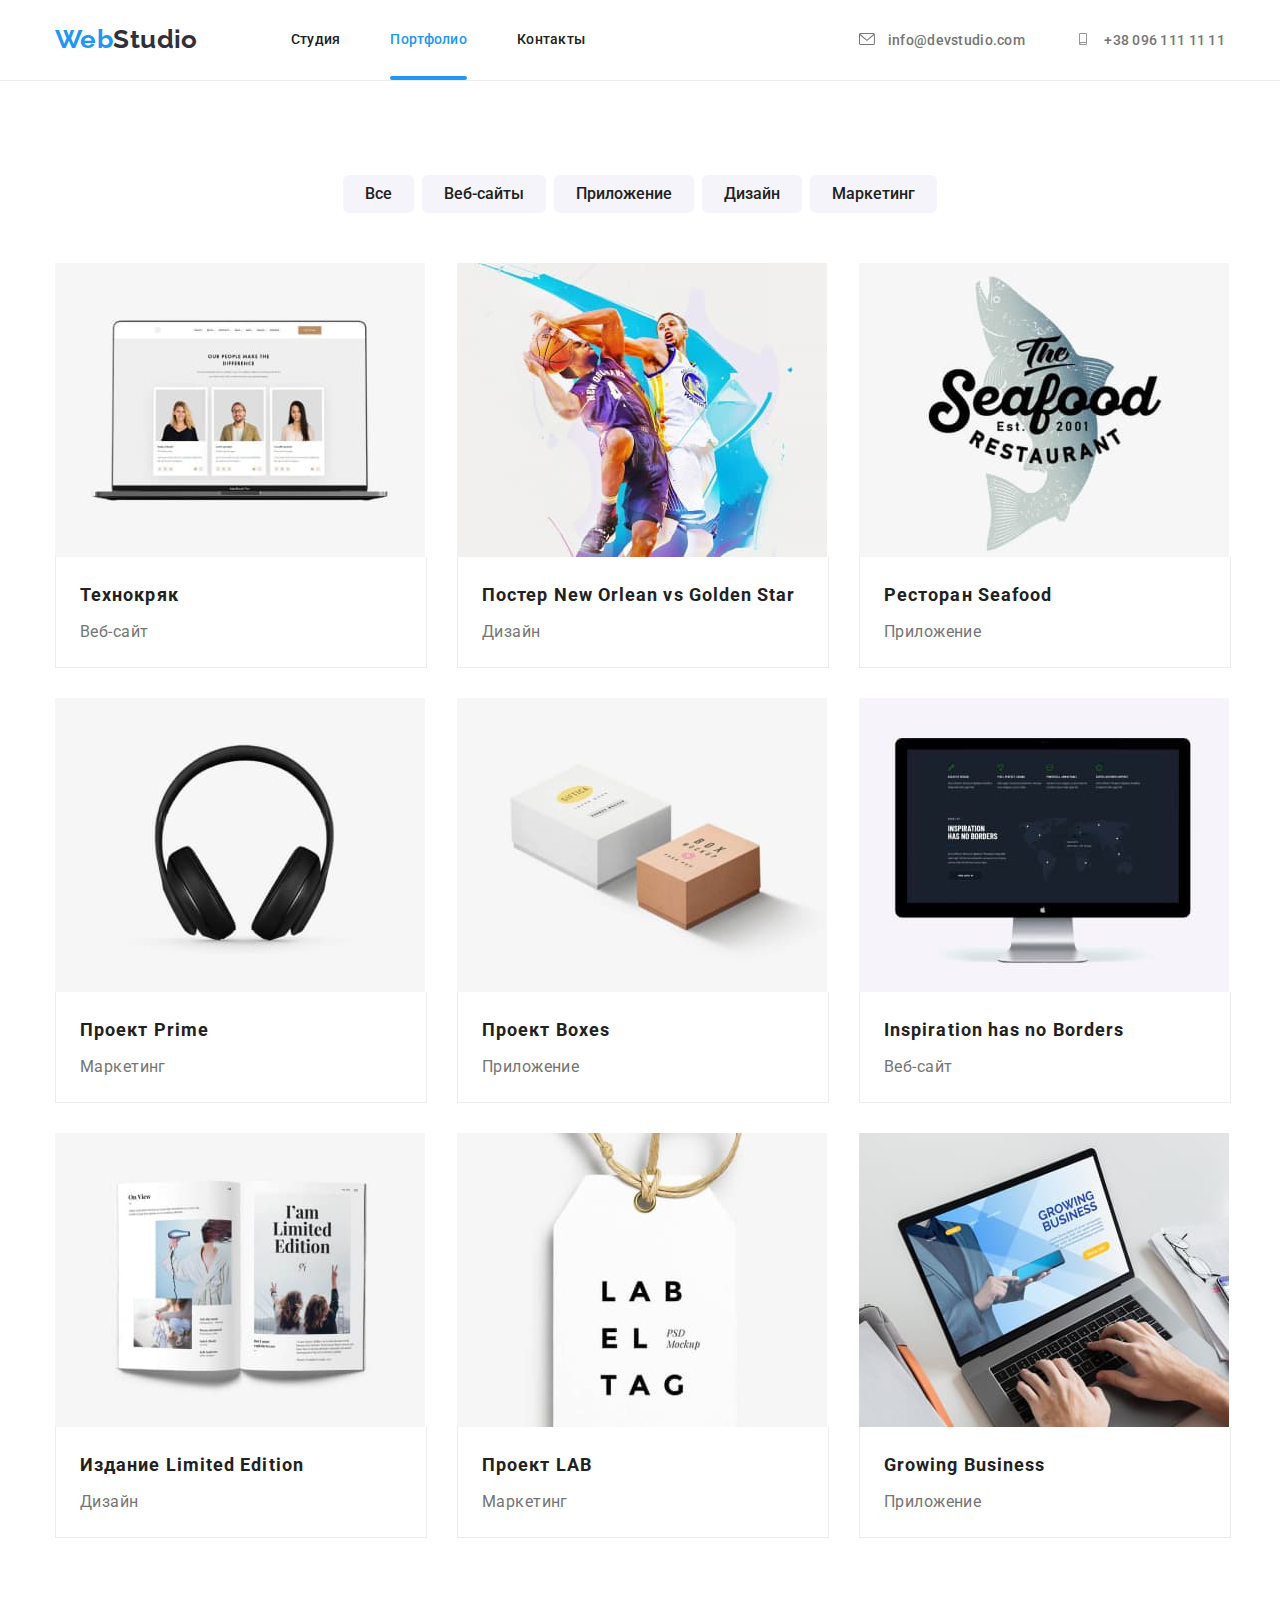
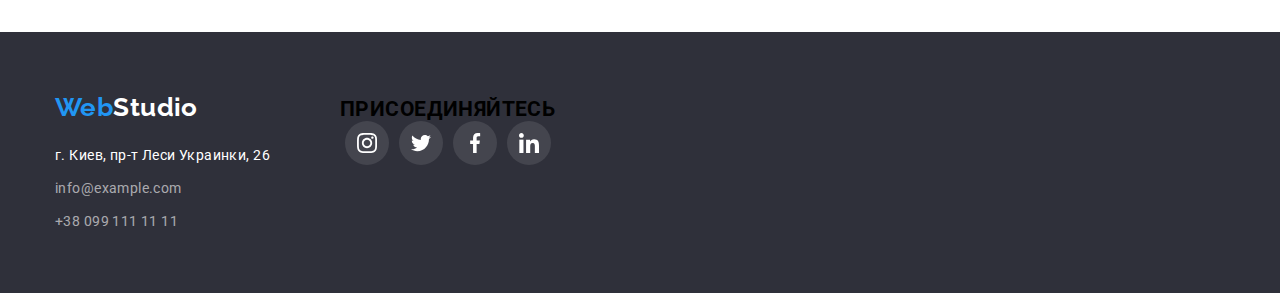
==== portfolio.html @ fd526d1f "step1" ====
<!DOCTYPE html>
<html lang="ru">
<head>
    <meta charset="UTF-8">
    <meta http-equiv="X-UA-Compatible" content="IE=edge">
    <meta name="viewport" content="width=device-width, initial-scale=1.0">
    <title>Портфолио</title>
    <link rel="preconnect" href="https://fonts.googleapis.com">
    <link rel="preconnect" href="https://fonts.gstatic.com" crossorigin>
    <link href="https://fonts.googleapis.com/css2?family=Raleway:wght@700&family=Roboto:wght@400;500;700;900&display=swap" rel="stylesheet">
    <link rel="stylesheet" href="https://cdnjs.cloudflare.com/ajax/libs/modern-normalize/1.1.0/modern-normalize.min.css">
    <link rel="stylesheet" href="./css/styles.css">
</head>
<body class="portfolio">
    <header>
        <div class="container header-flex">
        <nav class="container-nav">  
        <a class="logo" lang="en" href=""><span class="logo-color">Web</span>Studio</a>
            <ul class="list-style-nav">
               <li class="header"><a  class="header-item" href="./index.html">Студия</a></li>
               <li class="header"><a  class="header-item current" href="./portfolio.html">Портфолио</a></li>
               <li class="header"><a  class="header-item" href="">Контакты</a></li>
           </ul>
        </nav>
             <ul class="list-style-auth">
               <li><a class="mail" href="mailto:info@devstudio.com" target="_blank"><svg class="icon-letter" width="16px" height="12px">
                <use href="./images/icons.svg/symbol-defs.svg#envelope" ></use>
            </svg> info@devstudio.com</a></li>
               <li><a class="tel" href="tel:+380961111111" target="_blank"><svg class="icon-phone" width="16px" height="12px">
                <use href="./images/icons.svg/symbol-defs.svg#smartphone"></use>
            </svg> +38 096 111 11 11</a></li>
           </ul>
        </div>
        
         </header>
<main>
    <section class="menu">
        <div class="container">
                     <!--<h1> Наши работы</h1>--> 
        <ul class="menu-button">
           <li><button type="button" class="menu-btn">Все</button></li>
           <li><button type="button" class="menu-btn">Веб-сайты</button></li>
           <li><button type="button" class="menu-btn">Приложение</button></li>
           <li><button type="button" class="menu-btn">Дизайн</button></li>
           <li><button type="button" class="menu-btn">Маркетинг</button></li>
        </ul>
    
<ul class="flex-container">
            <li class="flex-element"><a class="portfolio-link" href="" target="_blank" rel="noreferrer noopener nofollow">
                <img src="./images/img1.2.jpg" alt="компьютер с фото" width="370"
                height="294">
                <div class="card"><h2>Технокряк</h2>
                    <p>Веб-сайт</p>
                </div>  
            </a></li>
            <li class="flex-element"><a class="portfolio-link" href="" target="_blank" rel="noreferrer noopener nofollow">
                <img src="./images/img2.2.jpg" alt="баскетбол" width="370" 
                height="294">
                <div class="card"><h2 lang="en">Постер New Orlean vs Golden Star</h2>
                        <p>Дизайн</p>
                </div>
            </a></li>
            <li class="flex-element"><a class="portfolio-link" href="" target="_blank" rel="noreferrer noopener nofollow">
                <img src="./images/img3.2.jpg" alt="логотип" width="370"
                height="294">
                <div class="card">    <h2>Ресторан Seafood</h2>
                        <p>Приложение</p>
                </div>
            </a></li>
           <li class="flex-element"><a class="portfolio-link" href="" target="_blank" rel="noreferrer noopener nofollow">
               <img src="./images/img4.2.jpg" alt="наушники" width="370" 
               height="294">
               <div class="card">   <h2>Проект Prime</h2>
                       <p>Маркетинг</p>
                </div>
            </a></li>
            <li class="flex-element"><a class="portfolio-link" href="" target="_blank" rel="noreferrer noopener nofollow">
               <img src="./images/img5.2.jpg" alt="коробки" width="370" 
               height="294">
               <div class="card">   <h2>Проект Boxes</h2>
                       <p>Приложение</p>
                </div>
            </a></li>
            <li class="flex-element"><a class="portfolio-link" href="" target="_blank" rel="noreferrer noopener nofollow">
               <img src="./images/img6.2.jpg" alt="компьютер" width="370"
                height="294">
                <div class="card">  <h2>Inspiration has no Borders</h2>
                       <p>Веб-сайт</p>
                </div>
            </a></li>
            <li class="flex-element"><a class="portfolio-link" href="" target="_blank" rel="noreferrer noopener nofollow">
                <img src="./images/img7.2.jpg" alt="книга" width="370"
                height="294">
                <div class="card">    <h2>Издание Limited Edition</h2>
                        <p>Дизайн</p>
                </div>
            </a></li>
            <li class="flex-element"><a class="portfolio-link" href="" target="_blank" rel="noreferrer noopener nofollow">
                <img src="./images/img8.2.jpg" alt="бирка" width="370"
                height="294">
                <div class="card">    <h2>Проект LAB</h2>
                        <p>Маркетинг</p>
                </div>
            </a></li>
            <li class="flex-element"><a class="portfolio-link" href="" target="_blank" rel="noreferrer noopener nofollow">
                <img src="./images/img9.2.jpg" alt="лэптоп" width="370"
                height="294">
                <div class="card">    <h2>Growing Business</h2>
                        <p>Приложение</p>
                </div>        
            </a></li>
        
        </ul>
    </div>
    </section>
</main>
    <footer class="address">
        <div class="container">
            <div class="flex">
        <a class="logo-button" lang="en" href=""><span class="logo-button-color">Web</span>Studio</a>
        <address>
            <ul class="list-style">
                <li class="address-item"><a class="address-item-text" href="https://goo.gl/maps/72AKyJFaNbQAvg726" target="_blank" 
                    rel="noopener nofollow noreferrer">г. Киев, пр-т Леси Украинки, 26</a></li>
                <li class="address-mail"><a class="address-mail-text" href="mailto:info@example.com">info@example.com</a></li>
                <li class="address-tel"><a class="address-tel-text" href="tel:+380991111111" >+38 099 111 11 11</a></li>
            </ul>
        </address>
            </div>
            <div class="footer-slogan">
                <h2>ПРИСОЕДИНЯЙТЕСЬ</h2>
                <ul class="footer-link">
                    <li class="list-icon"><a class="footer-link-item" href="htps://www.instagram.com" >
                        <svg class="footer-icon" width="20" height="20">
                            <use href="./images/icons.svg/symbol-defs.svg#instagram"></use>
                        </svg>
                    </a>
                    </li>
                    <li class="list-icon"><a class="footer-link-item" href="htps://www.instagram.com" >
                        <svg class="footer-icon" width="20" height="20">
                            <use href="./images/icons.svg/symbol-defs.svg#twitter"></use>
                        </svg>
                    </a>
                    </li>
                    <li class="list-icon"><a class="footer-link-item" href="htps://www.instagram.com" >
                        <svg class="footer-icon" width="20" height="20">
                            <use href="./images/icons.svg/symbol-defs.svg#facebook"></use>
                        </svg>
                    </a>
                    </li>
                    <li class="list-icon"><a class="footer-link-item" href="htps://www.instagram.com" >
                        <svg class="footer-icon" width="20" height="20">
                            <use href="./images/icons.svg/symbol-defs.svg#linkedin"></use>
                        </svg>
                    </a>
                    </li>
                </ul>
               
            </div>
        </div>

    </footer>
</body>
</html>
---- css/styles.css ----
html{box-sizing: border-box;}
*,
*::before,
*::after {
  box-sizing: inherit;}

:root{--primary-text-color:#757575;
    --title-text-color:#212121;
    --accent-color:#2196F3;
    --secondary-color: #FFFFFF;
    --background-color:#2F303A;
    --background-light-color:#F5F4FA;
    --link-color: rgba(255, 255, 255, 0.6);}

body{
font-family: 'Roboto', sans-serif;
background:var(--secondary-color);
letter-spacing: 0.03em;
font-size: 14px;}

ul {list-style: none;
padding: 0;
margin: 0;}

a {text-decoration: none;}

h1,h2,h3,h4,h5,h6,p{margin: 0;
padding: 0;}

/*--------Header----------*/
.container{
width: 1200px;
padding-left: 15px;
padding-right: 15px;
margin-left: auto;
margin-right: auto;}

.logo{
padding-top: 24px;
padding-bottom: 25px;
margin-right: 93px;
font-family: 'Raleway';
font-weight: 700;
font-size: 26px;
line-height: 1.19;
color:var(--background-color);}

.logo-color{color: var(--accent-color);}
/*-------Flex-------*/
.header-flex{display: flex;
    align-items: center;}

.container-nav{
display: flex;
align-items: center;}

.list-style-nav{display: flex;
padding: 0;
margin: 0;}

.header-item.current{color: var(--accent-color);}
.header-item{
display: block;
margin-right: 50px;
padding-top: 32px;
padding-bottom: 32px;
font-weight: 500;
line-height: 1.14;
letter-spacing: 0.02em;
color:var(--title-text-color); }

.header-item:hover,.header-item:focus{
        color: var(--accent-color);}

.list-style-auth{display: flex;
    margin-left: auto;
align-items: center;}

.mail, .tel:not(:last-child)
{margin-right: 50px;}

.mail,.tel{   
align-items: center;
justify-content: space-around;
font-weight: 500;
letter-spacing: 0.02em;
color: var(--primary-text-color); }

.mail:hover,.mail:focus{color:var(--accent-color);}
.tel:hover,.tel:focus{color:var(--accent-color);}

.icon-letter{
width: 16px;
height: 12px;
align-items: center;
margin-right: 10px;
border:0;
fill:currentColor;}
.icon-letter:hover .icon-letter:focus{color: var(--accent-color);}

.icon-phone{
width: 16px;
height: 12px;
align-items: center;
margin-right: 10px;
border:0;
fill:currentColor;}
.icon-phone:hover .icon-phone:focus{color: var(--accent-color);}

/*----------------Нижнее подчеркивание------------*/

.header-item {
    position: relative;
}
.header-item.current::after {
    content: '';
    position: absolute;
    left: 0;
    bottom: 0;
    display: block;
    width: 100%;
    height: 4px;
    background-color: var(--accent-color);
    border-radius: 2px;
    transition-property: opacity;
    transition-timing-function: cubic-bezier(0.4, 0, 0.2, 1);
    }
    

/*-------------Heading------------*/

.heading{
max-width: 1600px;
margin-left: auto;
margin-right: auto;
background: var(--background-color);
background-image: linear-gradient(
    rgba(47, 48, 58, 0.4),
    rgba(47, 48, 58, 0.4)),
url(../images/icons.svg/heading.jpg);
background-repeat: no-repeat;
background-position: center;
background-size: cover;}

.heading{
display: flex;
align-items: center;
text-align: center;
padding-top: 200px;
padding-bottom: 200px;}

.heading-title {
width: 696px;
font-weight: 900;
font-size: 44px;
line-height: 1.36;
margin: 0 auto;
letter-spacing: 0.06em;
text-transform: uppercase;
color:var(--secondary-color);}

.heading-btn {
margin-top: 30px;
display: inline-block;
text-align: center;
padding: 10px 32px;
min-width: 200px;
height: 50px;
border-style: none;
border-radius: 6px;

cursor: pointer;
background: var(--accent-color);
font-weight: 700;
font-size: 16px;
line-height: 1.88;
letter-spacing: 0.06em;
color:var(--secondary-color);}
.heading-btn{display: inline-block;
    padding: 10px 32px;
    min-width: 200px;
    height: 50px;
    color: var(--secondary-color);
    background-color: var(--accent-color);
    font-weight: 700;
    line-height: 1.88;
    letter-spacing: 0.06em;
    transition-property: background-color;
    transition-duration: 250ms;
    transition-timing-function: cubic-bezier(0.4, 0, 0.2, 1);}
    .heading-btn:hover,
    .heading-btn:focus {
        background-color: #188CE8;
    }
    .backdrop {
        position: fixed;
        top: 0;
        left: 0;
        width: 100%;
        height: 100%;
        background-color: rgba(0, 0, 0, 0.2);
        opacity: 1;
        transform: scale(1);
        transition-property: transform, opacity;
        transition-duration: 250ms;
        transition-timing-function: cubic-bezier(0.4, 0, 0.2, 1);
    }
    .backdrop.is-hidden {
        opacity: 0;
        pointer-events: none;
        visibility: ;
        visibility: hidden;
        transform: scale(0);
    }
    
    .backdrop.is-hidden .modal {
        opacity: 0;
        transform: translate(-50%, -50%) scale(0.5);
    }
    
    .modal {
        position: absolute;
        top: 50%;
        left: 50%;
        transform: translate(-50%, -50%);
        transform: translate(-50%, -50%) scale(1);
        width: 528px;
        height: 581px;
        padding: 15px;
        background-color: var(--primary-background-color);
        box-shadow: 0px 1px 3px rgba(0, 0, 0, 0.12), 0px 1px 1px rgba(0, 0, 0, 0.14), 0px 2px 1px rgba(0, 0, 0, 0.2);
        border-radius: 4px;
        transition-property: transform, opacity;
        transition-duration: 250ms;
        transition-timing-function: cubic-bezier(0.4, 0, 0.2, 1);
    }
    
    .modal-close-btn {
        position: absolute;
        top: 8px;
        right: 8px;
        display: flex;
        justify-content: center;
        align-items: center;    
        width: 30px;
        height: 30px;
        border: 1px solid rgba(0, 0, 0, 0.1);
        border-radius: 50%;
        background-color: inherit;
    }   

/*-----------Work-------------*/
.antena::before{
margin-bottom: 30px;
display: flex;

content: "";
background-image: url(../images/icons.svg/Vector\(1\).svg);
background-repeat: no-repeat;
background-position: center;
height: 120px;
background-color:var(--background-light-color) ;
border-radius: 4px;}

.clock::before{
margin-bottom: 30px;
display: flex;

content: "";
background-image: url(../images/icons.svg/clock.svg);
background-repeat: no-repeat;
background-position: center;
height: 120px;
background-color:var(--background-light-color) ;
border-radius: 4px;}
.diagram::before{
margin-bottom: 30px;
display: flex;

content: "";
background-image: url(../images/icons.svg/diagram.svg);
background-repeat: no-repeat;
background-position: center;
height: 120px;
background-color:var(--background-light-color) ;
border-radius: 4px;}  
.astronaut::before{
margin-bottom: 30px;
display: flex;

content: "";
background-image: url(../images/icons.svg/astronaut.svg);
background-repeat: no-repeat;
background-position: center;
height: 120px;
background-color:var(--background-light-color) ;
border-radius: 4px;}

.work{padding-top: 94px;
    padding-bottom: 94px;}

.list-style-work{
display: flex;}

.list-style-work li:not(:last-child)
{margin-right: 30px;}

.work h3 {
font-weight: 700;
line-height: 1.14;
font-size: 14px;
text-transform: uppercase;
color:var(--title-text-color);} 

.work p{
margin-top: 12px;
Width:270px;
line-height: 1.71;
color:var(--primary-text-color);}

/*------------About----------*/
.about{padding-top: 0;
padding-bottom: 94px;}

.about ul{
margin-top: 50px;
display: flex;
max-width: 100%;
height: auto;}
.about li:not(:last-child)
{margin-right: 30px;}

.about-title{
margin: 0;
font-weight: 700;
font-size: 36px;
line-height: 1.16;
text-align: center;
color:var(--title-text-color);}

.list-style img{display: block;
max-width: 100%;
height: auto;}
.about li{position: relative;}
.about-text{
    position: absolute;
    bottom: 0;
    left: 0;
    width: 100%;
    height: 70px;
    padding-top: 27px;
    padding-bottom: 27px;

    background-color: rgba(47, 48, 58, 0.8);
    font-weight: 700;

    text-align: center;
    text-transform: uppercase;

    color: #FFFFFF;
}
/*-------Team----------*/
.team ul{display:flex;}
.team-card:not(:last-child)
{margin-right: 30px;}

.team {
    padding-top: 94px;
    padding-bottom: 94px;
background: var(--background-light-color);}

.team h2{
margin-bottom: 50px;
font-weight: 700;
font-size: 36px;
line-height: 1.16;
text-align: center;
color:var(--title-text-color);}

.team h3{
margin-bottom: 10px;
font-weight: 500;
font-size: 16px;
line-height: 1.19;
text-align: center;
color:var(--title-text-color);}

.team p{
margin-bottom: 16px;
font-size: 16px;
line-height: 19px;
text-align: center;
color:var(--primary-text-color);}

.team-card{background-color: var(--secondary-color);
border-radius: 0px 0px 4px 4px;
box-shadow: 0px 1px 3px rgba(0, 0, 0, 0.12), 0px 1px 1px rgba(0, 0, 0, 0.14), 0px 2px 1px rgba(0, 0, 0, 0.2);
border-radius: 0px 0px 4px 4px;}

.team img{
display: block;
max-width: 100%;
height: auto;}

.cards{
    padding-top: 30px; ;
    padding-bottom: 30px ;
}

.list-icon:not(:last-child){margin-right: 10px;}
.social-link{
justify-content: center;
align-items: center;}

.social-link-item{
display: flex;
width:100%;
height: 100%;
justify-content: center;
align-items: center;
border-radius: 50%;
background-color: var(--secondary-color);}
.social-link-item:last-child{margin-right: 0;}

.social-icon{ 
fill:#AFB1B8;}
.social-link-item:hover{background-color: var(--accent-color);}
.social-link-item:focus{background-color: var(--accent-color);}
.social-link-item:hover .social-icon{fill: var(--secondary-color);}
.social-link-item:focus .social-icon{fill: var(--secondary-color);}

.list-icon{  
    width: 44px;
    height: 44px;}


/*--------------------------Clients------------*/
.clients{
padding-top: 94px;
padding-bottom: 94px;}

.clients h2{
margin-bottom: 50px;
font-weight: 700;
font-size: 36px;
line-height: 1.16;
text-align: center;
color:var(--title-text-color);}

.list-style-clients{display:flex;
    justify-content: center;}
.list-clients{box-sizing: border-box;}
.list-style-clients li:not(:last-child)
{margin-right: 30px;}

.list-clients-item{
display: inline-flex;
width:170px;
height:92px;
justify-content: center;
align-items: center;
border: 1px solid rgba(175, 177, 184, 1);
border-radius: 4px;
color: #AFB1B8;
transition-property: color, border, box-shadow;
transition-duration: 250ms;
transition-timing-function: cubic-bezier(0.4, 0, 0.2, 1);}


.list-clients-item:hover, .list-clients-item:focus
{color: var(--accent-color);
border: 1px solid var(--accent-color);
box-shadow: 0 4px 4px 0 rgba(0, 0, 0, 0.25)}

.logo-icon{fill: currentColor;}


/*-----------Footer---------*/
.logo-button{
font-family: 'Raleway';
font-weight: 700;
font-size: 26px;
line-height: 31px;
color:var(--secondary-color);}

.logo-button-color{color: var(--accent-color);}

.address{background: var(--background-color);
padding-top: 60px;
padding-bottom: 60px;}

.address-item-text{
font-style: normal;
font-weight: 400;
font-size: 14px;
line-height: 24px;
color:var(--secondary-color);}

.address-mail-text{
font-style: normal;
font-weight: 400;
font-size: 14px;
line-height:24px;
color: var(--link-color);}

.address-tel-text{
font-style: normal;
font-weight: 400;
font-size: 14px;
line-height: 24px;    
color: var(--link-color);}

.address-item, .address-mail{
    margin-bottom: 9px;} 

.address-item{margin-top: 20px;}
.address>.container{
    display: flex;
    align-items: baseline;}
.flex{max-width: 376px;
min-height: 112px;
margin-right: 70px;}
.footer-slogan p{
font-weight: 700;
font-size: 14px;
line-height: 1.14;
letter-spacing: 0.03em;
text-transform: uppercase;
color: var(--secondary-color);
margin-bottom: 20px;}

/*------------------------footer slogan----------*/

.footer-link{
display: flex;
justify-content: center;
align-items: center;}

.list-icon{
width: 44px;
height: 44px;
margin-right: 10px;}
.list-icon:last-child{margin-right: 0;}

.footer-link-item{
display: flex;
width: 100%;
height: 100%;
justify-content: center;
align-items: center;
border-radius: 50%;
background-color:rgba(255, 255, 255, 0.1);}
.footer-icon{fill:var(--secondary-color);}
.footer-link-item:hover{background-color: var(--accent-color);}



    /*-------------Portfolio---------*/
.portfolio header{border-bottom: 1px solid #ECECEC;}    
.menu{
padding-top: 94px;
padding-bottom: 94px;}

.menu-button{
display: flex;
justify-content: center;
margin-bottom: 50px;}

.menu-button li:not(:last-child)
{margin-right: 8px;}

.menu-btn{  
display: inline-block; 
border-radius: 6px;
border-style: none;
padding: 6px 22px;
text-align: center;
max-width: 145px;
cursor: pointer;  

background: var(--background-light-color);
font-weight: 500;
font-size: 16px;
line-height: 1.6;
color:var(--title-text-color);}  

.menu-btn:hover, .menu-btn:focus{
background: var(--accent-color);
color: var(--secondary-color);}

.card{
padding: 20px 24px 20px 24px;
background-color: var(--secondary-color);
border-left:1px  solid;
border-right:1px solid ;
border-bottom:1px solid ;
border-color: #ECECEC;}
 
.flex-container img{
display: block;
max-width: 100%;
height: auto;}
    
.flex-container{
list-style: none;
display: flex;
flex-wrap: wrap;
margin-right: -30px;}

.flex-container h2{
width: 322px;
font-weight: 700;
font-size: 18px;
line-height:2;
letter-spacing: 0.06em;
color:var(--title-text-color);}

.flex-container p{
margin-top: 4px;
font-size: 16px;
line-height: 1.88;
color:var(--primary-text-color);}

.flex-element{
cursor: pointer;
flex-basis: calc(100% / 3 - 60px);
margin-right: 30px;
margin-bottom: 30px;}
.flex-element:nth-child(3n){margin-right: 0;}
.flex-element:nth-last-child(-n+3){margin-bottom: 0;}
.portfolio-link{display: block;}
.portfolio-link:hover{
    box-shadow: 
    0px 1px 1px rgba(0, 0, 0, 0.12), 
    0px 4px 4px rgba(0, 0, 0, 0.06), 
    1px 4px 6px rgba(0, 0, 0, 0.16)}
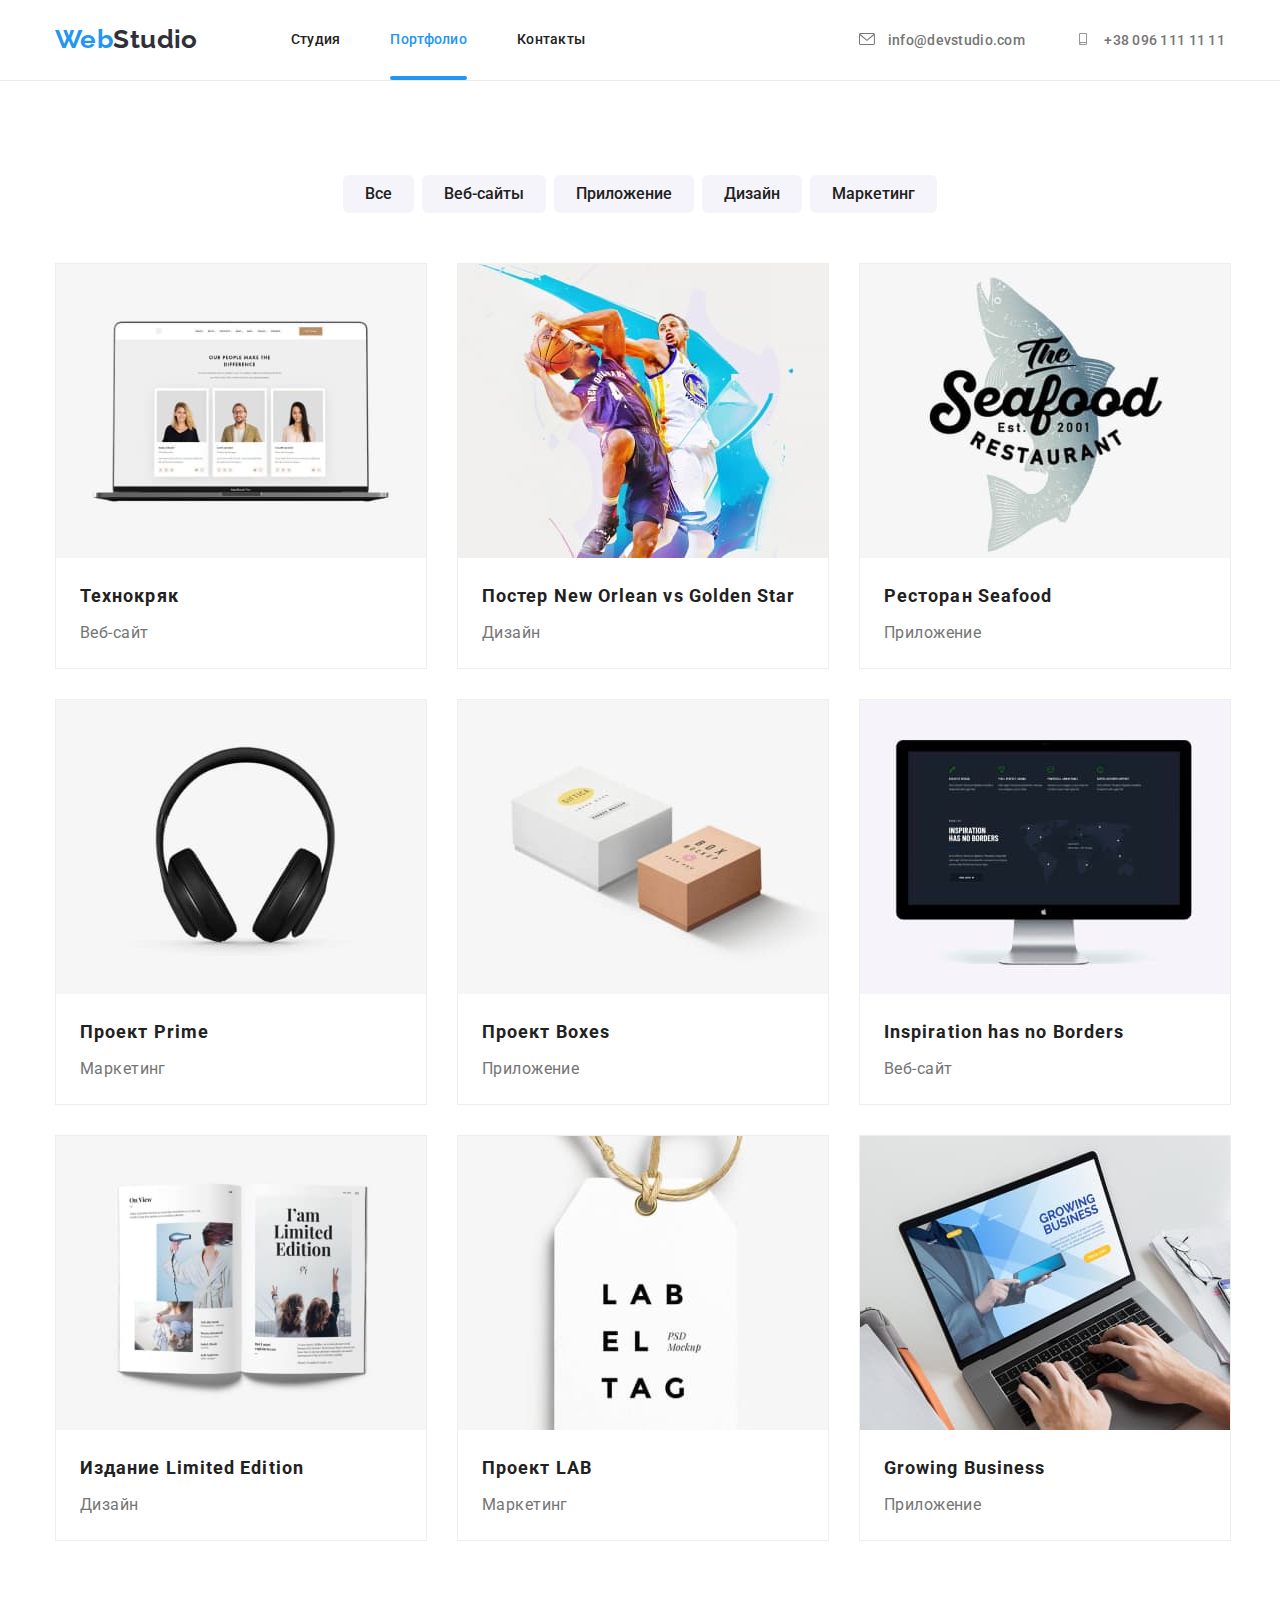
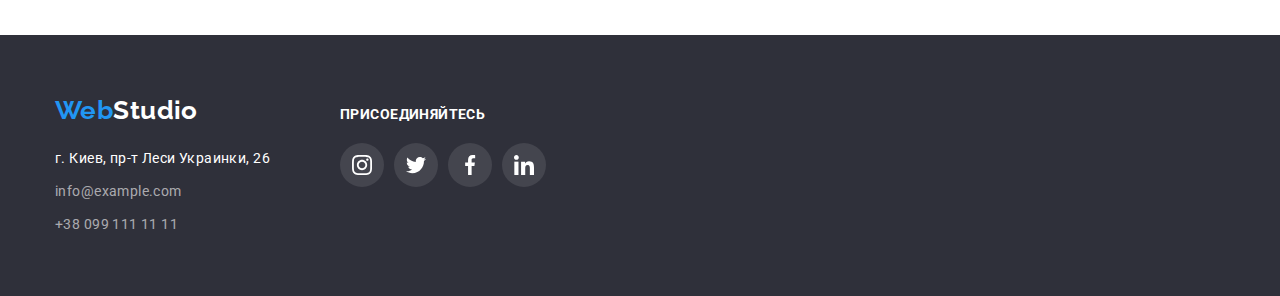
==== commit 77aaa551: "step2" ====
--- a/portfolio.html
+++ b/portfolio.html
@@ -46,67 +46,131 @@
         </ul>
     
 <ul class="flex-container">
-            <li class="flex-element"><a class="portfolio-link" href="" target="_blank" rel="noreferrer noopener nofollow">
-                <img src="./images/img1.2.jpg" alt="компьютер с фото" width="370"
-                height="294">
-                <div class="card"><h2>Технокряк</h2>
-                    <p>Веб-сайт</p>
+            <li class="flex-element">
+                <a class="portfolio-link" href="" target="_blank" rel="noreferrer noopener nofollow">
+                <div class="card">
+                <img src="./images/img1.2.jpg" alt="компьютер с фото" width="370" height="294">
+                  <div class="card-overlay">
+                    <p class="card-overlay-text">Ресурс предлагает комплексные предложения с разным уровнем функционала и
+                        сервисов. Все это позволит посетителю получить
+                        исчерпывающие сведения о компании или частном лице.</p>
+                </div>
+                </div>
+                <div class="card-group">
+                    <h2>Технокряк</h2>
+                    <p class="flex-container-text">Веб-сайт</p>
                 </div>  
             </a></li>
             <li class="flex-element"><a class="portfolio-link" href="" target="_blank" rel="noreferrer noopener nofollow">
-                <img src="./images/img2.2.jpg" alt="баскетбол" width="370" 
-                height="294">
-                <div class="card"><h2 lang="en">Постер New Orlean vs Golden Star</h2>
-                        <p>Дизайн</p>
-                </div>
-            </a></li>
-            <li class="flex-element"><a class="portfolio-link" href="" target="_blank" rel="noreferrer noopener nofollow">
-                <img src="./images/img3.2.jpg" alt="логотип" width="370"
-                height="294">
-                <div class="card">    <h2>Ресторан Seafood</h2>
-                        <p>Приложение</p>
+                    <div class="card">
+                    <img src="./images/img2.2.jpg" alt="компьютер с фото" width="370" height="294">
+                    <div class="card-overlay">
+                      <p class="card-overlay-text">Ресурс предлагает комплексные предложения с разным уровнем функционала и
+                          сервисов. Все это позволит посетителю получить
+                          исчерпывающие сведения о компании или частном лице.</p>
+                  </div>
+                  </div>
+                  <div class="card-group">
+                    <h2 lang="en">Постер New Orlean vs Golden Star</h2>
+                    <p class="flex-container-text">Дизайн</p>
+                </div>
+            </a></li>
+            <li class="flex-element"><a class="portfolio-link" href="" target="_blank" rel="noreferrer noopener nofollow">
+                 <div class="card"> 
+                    <img src="./images/img3.2.jpg" alt="компьютер с фото" width="370" height="294">
+                    <div class="card-overlay">
+                      <p class="card-overlay-text">Ресурс предлагает комплексные предложения с разным уровнем функционала и
+                          сервисов. Все это позволит посетителю получить
+                          исчерпывающие сведения о компании или частном лице.</p>
+                  </div>
+                  </div>
+                  <div class="card-group">
+                    <h2>Ресторан Seafood</h2>
+                        <p class="flex-container-text">Приложение</p>
                 </div>
             </a></li>
            <li class="flex-element"><a class="portfolio-link" href="" target="_blank" rel="noreferrer noopener nofollow">
-               <img src="./images/img4.2.jpg" alt="наушники" width="370" 
-               height="294">
-               <div class="card">   <h2>Проект Prime</h2>
-                       <p>Маркетинг</p>
-                </div>
-            </a></li>
-            <li class="flex-element"><a class="portfolio-link" href="" target="_blank" rel="noreferrer noopener nofollow">
-               <img src="./images/img5.2.jpg" alt="коробки" width="370" 
-               height="294">
-               <div class="card">   <h2>Проект Boxes</h2>
-                       <p>Приложение</p>
-                </div>
-            </a></li>
-            <li class="flex-element"><a class="portfolio-link" href="" target="_blank" rel="noreferrer noopener nofollow">
-               <img src="./images/img6.2.jpg" alt="компьютер" width="370"
-                height="294">
-                <div class="card">  <h2>Inspiration has no Borders</h2>
-                       <p>Веб-сайт</p>
-                </div>
-            </a></li>
-            <li class="flex-element"><a class="portfolio-link" href="" target="_blank" rel="noreferrer noopener nofollow">
-                <img src="./images/img7.2.jpg" alt="книга" width="370"
-                height="294">
-                <div class="card">    <h2>Издание Limited Edition</h2>
-                        <p>Дизайн</p>
-                </div>
-            </a></li>
-            <li class="flex-element"><a class="portfolio-link" href="" target="_blank" rel="noreferrer noopener nofollow">
-                <img src="./images/img8.2.jpg" alt="бирка" width="370"
-                height="294">
-                <div class="card">    <h2>Проект LAB</h2>
-                        <p>Маркетинг</p>
-                </div>
-            </a></li>
-            <li class="flex-element"><a class="portfolio-link" href="" target="_blank" rel="noreferrer noopener nofollow">
-                <img src="./images/img9.2.jpg" alt="лэптоп" width="370"
-                height="294">
-                <div class="card">    <h2>Growing Business</h2>
-                        <p>Приложение</p>
+                <div class="card">
+                    <img src="./images/img4.2.jpg" alt="компьютер с фото" width="370" height="294">
+                    <div class="card-overlay">
+                      <p class="card-overlay-text">Ресурс предлагает комплексные предложения с разным уровнем функционала и
+                          сервисов. Все это позволит посетителю получить
+                          исчерпывающие сведения о компании или частном лице.</p>
+                  </div>
+                  </div>
+                  <div class="card-group">
+                    <h2>Проект Prime</h2>
+                       <p class="flex-container-text">Маркетинг</p>
+                </div>
+            </a></li>
+            <li class="flex-element"><a class="portfolio-link" href="" target="_blank" rel="noreferrer noopener nofollow">
+                <div class="card">
+                    <img src="./images/img5.2.jpg" alt="компьютер с фото" width="370" height="294">
+                    <div class="card-overlay">
+                      <p class="card-overlay-text">Ресурс предлагает комплексные предложения с разным уровнем функционала и
+                          сервисов. Все это позволит посетителю получить
+                          исчерпывающие сведения о компании или частном лице.</p>
+                  </div>
+                  </div>
+                  <div class="card-group">
+                    <h2>Проект Boxes</h2>
+                       <p class="flex-container-text">Приложение</p>
+                </div>
+            </a></li>
+            <li class="flex-element"><a class="portfolio-link" href="" target="_blank" rel="noreferrer noopener nofollow">
+                <div class="card"> 
+                    <img src="./images/img6.2.jpg" alt="компьютер с фото" width="370" height="294">
+                    <div class="card-overlay">
+                      <p class="card-overlay-text">Ресурс предлагает комплексные предложения с разным уровнем функционала и
+                          сервисов. Все это позволит посетителю получить
+                          исчерпывающие сведения о компании или частном лице.</p>
+                  </div>
+                  </div>
+                  <div class="card-group">
+                    <h2>Inspiration has no Borders</h2>
+                       <p class="flex-container-text">Веб-сайт</p>
+                </div>
+            </a></li>
+            <li class="flex-element"><a class="portfolio-link" href="" target="_blank" rel="noreferrer noopener nofollow">
+                <div class="card">
+                    <img src="./images/img7.2.jpg" alt="компьютер с фото" width="370" height="294">
+                    <div class="card-overlay">
+                      <p class="card-overlay-text">Ресурс предлагает комплексные предложения с разным уровнем функционала и
+                          сервисов. Все это позволит посетителю получить
+                          исчерпывающие сведения о компании или частном лице.</p>
+                  </div>
+                  </div>
+                  <div class="card-group">
+                    <h2>Издание Limited Edition</h2>
+                        <p class="flex-container-text">Дизайн</p>
+                </div>
+            </a></li>
+            <li class="flex-element"><a class="portfolio-link" href="" target="_blank" rel="noreferrer noopener nofollow">
+                 <div class="card">  
+                    <img src="./images/img8.2.jpg" alt="компьютер с фото" width="370" height="294">
+                    <div class="card-overlay">
+                      <p class="card-overlay-text">Ресурс предлагает комплексные предложения с разным уровнем функционала и
+                          сервисов. Все это позволит посетителю получить
+                          исчерпывающие сведения о компании или частном лице.</p>
+                  </div>
+                  </div>
+                  <div class="card-group">
+                    <h2>Проект LAB</h2>
+                        <p class="flex-container-text">Маркетинг</p>
+                </div>
+            </a></li>
+            <li class="flex-element"><a class="portfolio-link" href="" target="_blank" rel="noreferrer noopener nofollow">
+                  <div class="card">
+                    <img src="./images/img9.2.jpg" alt="компьютер с фото" width="370" height="294">
+                    <div class="card-overlay">
+                      <p class="card-overlay-text">Ресурс предлагает комплексные предложения с разным уровнем функционала и
+                          сервисов. Все это позволит посетителю получить
+                          исчерпывающие сведения о компании или частном лице.</p>
+                  </div>
+                  </div>
+                  <div class="card-group">
+                    <h2>Growing Business</h2>
+                        <p class="flex-container-text">Приложение</p>
                 </div>        
             </a></li>
         
@@ -128,7 +192,7 @@
         </address>
             </div>
             <div class="footer-slogan">
-                <h2>ПРИСОЕДИНЯЙТЕСЬ</h2>
+                <p>ПРИСОЕДИНЯЙТЕСЬ</p>
                 <ul class="footer-link">
                     <li class="list-icon"><a class="footer-link-item" href="htps://www.instagram.com" >
                         <svg class="footer-icon" width="20" height="20">
--- a/css/styles.css
+++ b/css/styles.css
@@ -176,6 +176,7 @@
 line-height: 1.88;
 letter-spacing: 0.06em;
 color:var(--secondary-color);}
+
 .heading-btn{display: inline-block;
     padding: 10px 32px;
     min-width: 200px;
@@ -190,8 +191,8 @@
     transition-timing-function: cubic-bezier(0.4, 0, 0.2, 1);}
     .heading-btn:hover,
     .heading-btn:focus {
-        background-color: #188CE8;
-    }
+        background-color: #188CE8; }
+/*--------------------Modal---------------*/
     .backdrop {
         position: fixed;
         top: 0;
@@ -203,20 +204,17 @@
         transform: scale(1);
         transition-property: transform, opacity;
         transition-duration: 250ms;
-        transition-timing-function: cubic-bezier(0.4, 0, 0.2, 1);
-    }
+        transition-timing-function: cubic-bezier(0.4, 0, 0.2, 1); }
+
     .backdrop.is-hidden {
         opacity: 0;
         pointer-events: none;
-        visibility: ;
         visibility: hidden;
-        transform: scale(0);
-    }
+        transform: scale(0); }
     
     .backdrop.is-hidden .modal {
         opacity: 0;
-        transform: translate(-50%, -50%) scale(0.5);
-    }
+        transform: translate(-50%, -50%) scale(0.5);}
     
     .modal {
         position: absolute;
@@ -227,13 +225,12 @@
         width: 528px;
         height: 581px;
         padding: 15px;
-        background-color: var(--primary-background-color);
+        background-color: var(--secondary-color);
         box-shadow: 0px 1px 3px rgba(0, 0, 0, 0.12), 0px 1px 1px rgba(0, 0, 0, 0.14), 0px 2px 1px rgba(0, 0, 0, 0.2);
         border-radius: 4px;
         transition-property: transform, opacity;
         transition-duration: 250ms;
-        transition-timing-function: cubic-bezier(0.4, 0, 0.2, 1);
-    }
+        transition-timing-function: cubic-bezier(0.4, 0, 0.2, 1);}
     
     .modal-close-btn {
         position: absolute;
@@ -246,8 +243,45 @@
         height: 30px;
         border: 1px solid rgba(0, 0, 0, 0.1);
         border-radius: 50%;
-        background-color: inherit;
-    }   
+        background-color: inherit;}   
+        /*.backdrop {
+            width: 100%;
+            height: 100%;
+            background-color: rgba(49, 50, 61, 0.443);
+            position: fixed;
+            top: 0;
+            transition: opacity 600ms, visibility 600ms;
+          }
+          .backdrop.is-hidden .modal {
+            transform: translate(0), scale(0), rotate(180deg);
+          }
+          .modal {
+            width: 528px;
+            min-height: 581px;
+            border-radius: 4px;
+            background-color: #ffffff;
+            position: absolute;
+            top: 50%;
+            left: 50%;
+            transform: translate(-50%, -50%) scale(1) rotate(0);
+            transition: transform 300ms;
+          }
+          .modal-close-btn {
+            width: 30px;
+            height: 30px;
+            border: 1px solid rgba(0, 0, 0, 0.1);
+            border-radius: 50%;
+            position: absolute;
+            top: 8px;
+            right: 8px;
+            align-items: center;
+            justify-content: center;
+          }
+          .is-hidden {
+            visibility: none;
+            opacity: 0;
+            pointer-events: none;
+          }   */
 
 /*-----------Work-------------*/
 .antena::before{
@@ -588,13 +622,13 @@
 background: var(--accent-color);
 color: var(--secondary-color);}
 
-.card{
+/*.card{
 padding: 20px 24px 20px 24px;
 background-color: var(--secondary-color);
 border-left:1px  solid;
 border-right:1px solid ;
 border-bottom:1px solid ;
-border-color: #ECECEC;}
+border-color: #ECECEC;}*/
  
 .flex-container img{
 display: block;
@@ -615,7 +649,7 @@
 letter-spacing: 0.06em;
 color:var(--title-text-color);}
 
-.flex-container p{
+.flex-container-text{
 margin-top: 4px;
 font-size: 16px;
 line-height: 1.88;
@@ -625,7 +659,12 @@
 cursor: pointer;
 flex-basis: calc(100% / 3 - 60px);
 margin-right: 30px;
-margin-bottom: 30px;}
+margin-bottom: 30px;
+border: 1px solid #EEEEEE;
+transition-property: box-shadow;
+transition-duration: 250ms;
+transition-timing-function: cubic-bezier(0.4, 0, 0.2, 1);}
+
 .flex-element:nth-child(3n){margin-right: 0;}
 .flex-element:nth-last-child(-n+3){margin-bottom: 0;}
 .portfolio-link{display: block;}
@@ -633,4 +672,37 @@
     box-shadow: 
     0px 1px 1px rgba(0, 0, 0, 0.12), 
     0px 4px 4px rgba(0, 0, 0, 0.06), 
-    1px 4px 6px rgba(0, 0, 0, 0.16)}+    1px 4px 6px rgba(0, 0, 0, 0.16)}
+
+.card{position: relative;
+    overflow: hidden;}
+.card-overlay{
+    position: absolute;
+    bottom: 0;
+    left: 0;
+    width: 100%;
+    height: 100%;
+    background-color: rgba(33, 150, 243, 0.9);
+    opacity: 0;
+    transform: translateY(100%);
+    transition-property: transform, opacity;
+    transition-duration: 250ms;
+    transition-timing-function: cubic-bezier(0.4, 0, 0.2, 1);}
+.card-overlay-text{
+    position: absolute;
+    top: 50%;
+    left: 50%;
+    transform: translate(-50%, -50%);
+    padding: 63px 24px;
+    width: 100%;
+    height: 100%;
+    font-weight: 400;
+    font-size: 18px;
+    line-height: 1.56;
+    letter-spacing: 0.03em;
+    color: var(--secondary-color);}
+    .portfolio-link:hover .card-overlay,
+    .portfolio-link:focus .card-overlay{ 
+    opacity: 1;
+    transform: translateY(0);}
+    .card-group{padding: 20px 24px;}
